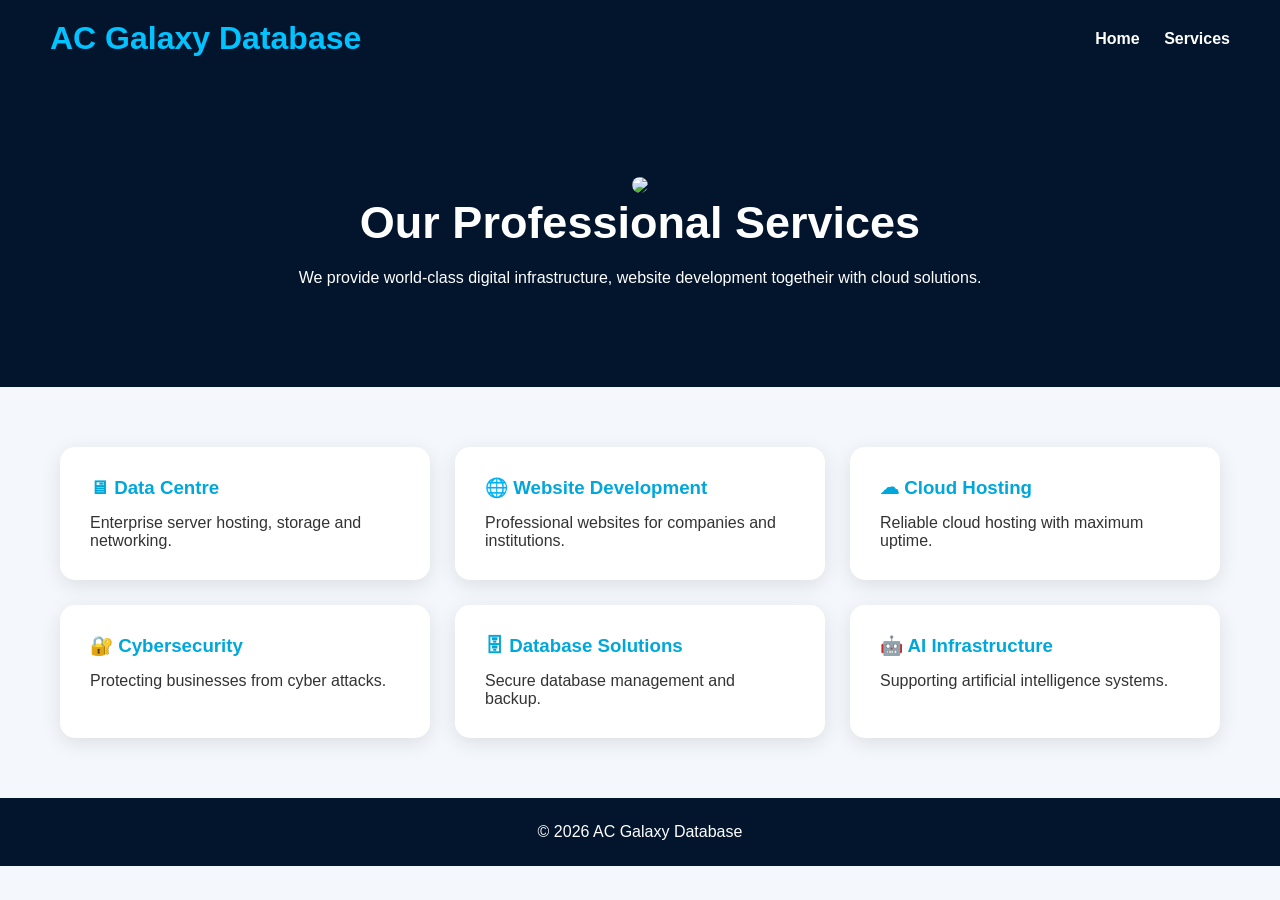
==== services.html @ 3d181ce4 "Add files via upload" ====
<!DOCTYPE html>
<html lang="en">
<head>
<meta charset="UTF-8">
<meta name="viewport" content="width=device-width, initial-scale=1.0">
<title>AC Galaxy Database | Services</title>

<link rel="stylesheet" href="services.css">

</head>

<body>

<header>

<h1>AC Galaxy Database</h1>

<nav>

<a href="index.html">Home</a>

<a href="services.html">Services</a>

</nav>

</header>

<section class="hero">

<div style="text-align:center;">

<img src="images/technology2.jpg"
style="width:100%; max-width:700px; height:atuo; object-fit:cover; border-radius:30px;">

</div>

<h2>Our Professional Services</h2>

<p>

We provide world-class digital infrastructure,
website development togetheir with cloud solutions.

</p>

</section>

<section class="services">

<div class="service-card">

<h3>🖥 Data Centre</h3>

<p>

Enterprise server hosting, storage and networking.

</p>

</div>

<div class="service-card">

<h3>🌐 Website Development</h3>

<p>

Professional websites for companies and institutions.

</p>

</div>

<div class="service-card">

<h3>☁ Cloud Hosting</h3>

<p>

Reliable cloud hosting with maximum uptime.

</p>

</div>

<div class="service-card">

<h3>🔐 Cybersecurity</h3>

<p>

Protecting businesses from cyber attacks.

</p>

</div>

<div class="service-card">

<h3>🗄 Database Solutions</h3>

<p>

Secure database management and backup.

</p>

</div>

<div class="service-card">

<h3>🤖 AI Infrastructure</h3>

<p>

Supporting artificial intelligence systems.

</p>

</div>

</section>

<footer>

<p>© 2026 AC Galaxy Database</p>

</footer>

</body>

</html>
---- services.css ----
*{
margin:0;
padding:0;
box-sizing:border-box;
}

body{
font-family:Arial,sans-serif;
background:#f4f7fb;
color:#333;
}

/* HEADER */

header{

background:#02152d;
padding:20px 50px;
display:flex;
justify-content:space-between;
align-items:center;

}

header h1{

color:#00c3ff;

}

nav a{

color:white;
text-decoration:none;
margin-left:20px;
font-weight:bold;

}

nav a:hover{

color:#00c3ff;

}

/* HERO */

.hero{

background:#02152d;
color:white;
padding:100px 20px;
text-align:center;

}

.hero h2{

font-size:45px;
margin-bottom:20px;

}

/* SERVICES */

.services{

padding:60px;
display:grid;
grid-template-columns:repeat(auto-fit,minmax(280px,1fr));
gap:25px;

}

.service-card{

background:white;
padding:30px;
border-radius:15px;
box-shadow:0 5px 20px rgba(0,0,0,.1);
transition:.3s;

}

.service-card:hover{

transform:translateY(-10px);

}

.service-card h3{

color:#00a7db;
margin-bottom:15px;

}

/* FOOTER */

footer{

background:#02152d;
color:white;
padding:25px;
text-align:center;

}

/* MOBILE */

@media(max-width:768px){

header{

flex-direction:column;

}

nav{

margin-top:15px;

}

nav a{

display:block;
margin:10px 0;

}

.hero h2{

font-size:32px;

}

.services{

padding:25px;

}

}
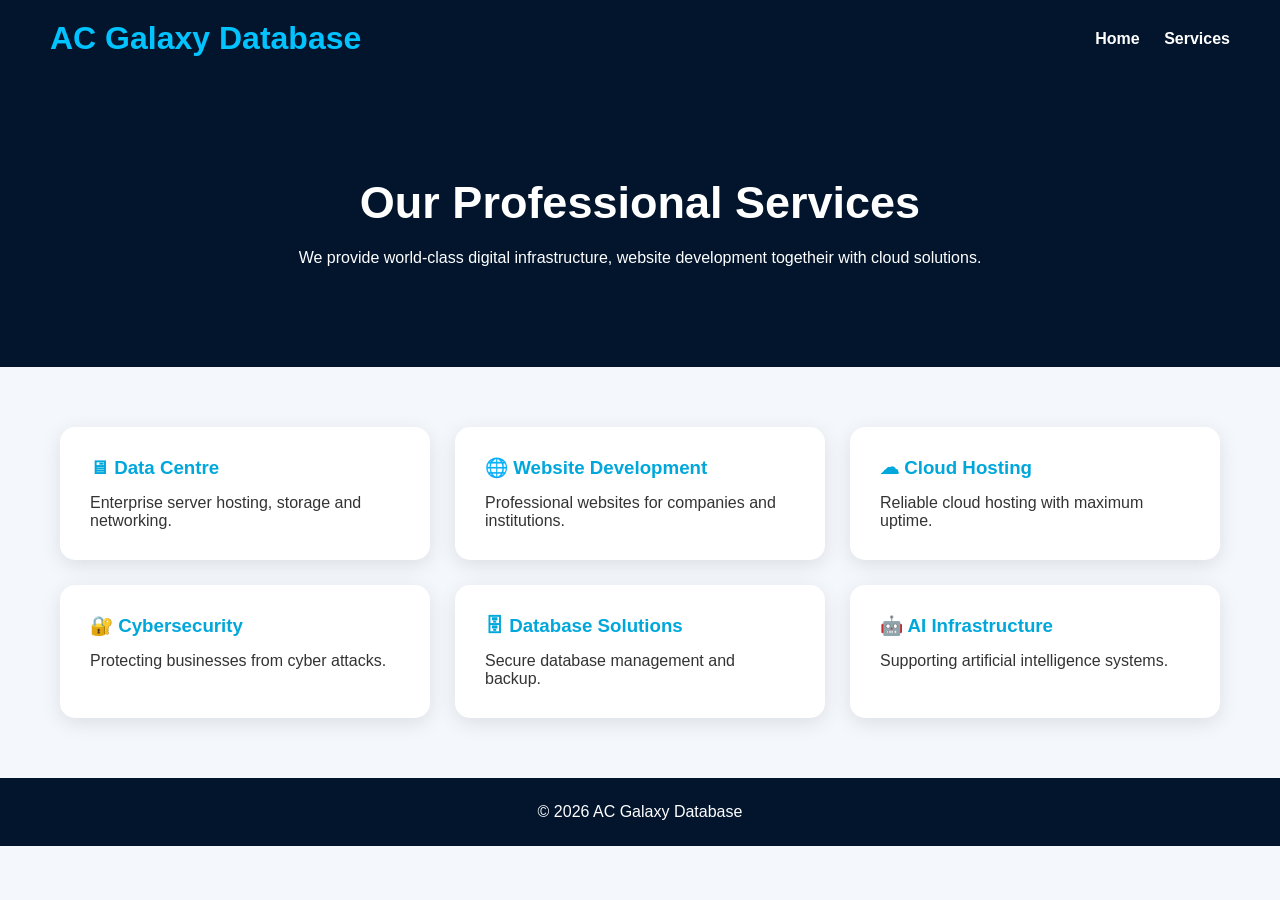
==== commit 24bfef59: "Update services.html" ====
--- a/services.html
+++ b/services.html
@@ -28,9 +28,6 @@
 <section class="hero">
 
 <div style="text-align:center;">
-
-<img src="images/technology2.jpg"
-style="width:100%; max-width:700px; height:atuo; object-fit:cover; border-radius:30px;">
 
 </div>
 
@@ -129,4 +126,4 @@
 
 </body>
 
-</html>+</html>
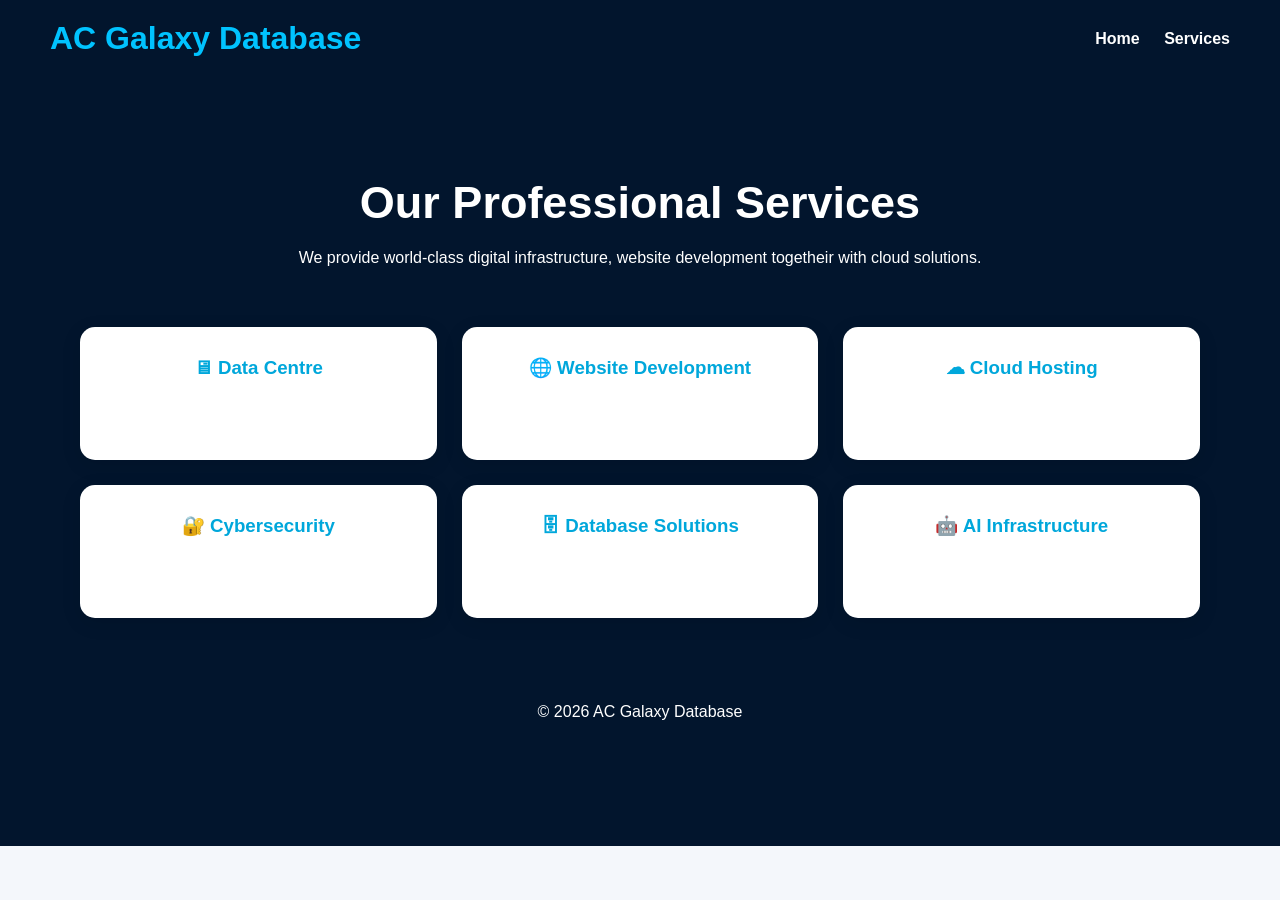
==== commit a637f79a: "Update services.html" ====
--- a/services.html
+++ b/services.html
@@ -39,8 +39,6 @@
 website development togetheir with cloud solutions.
 
 </p>
-
-</section>
 
 <section class="services">
 
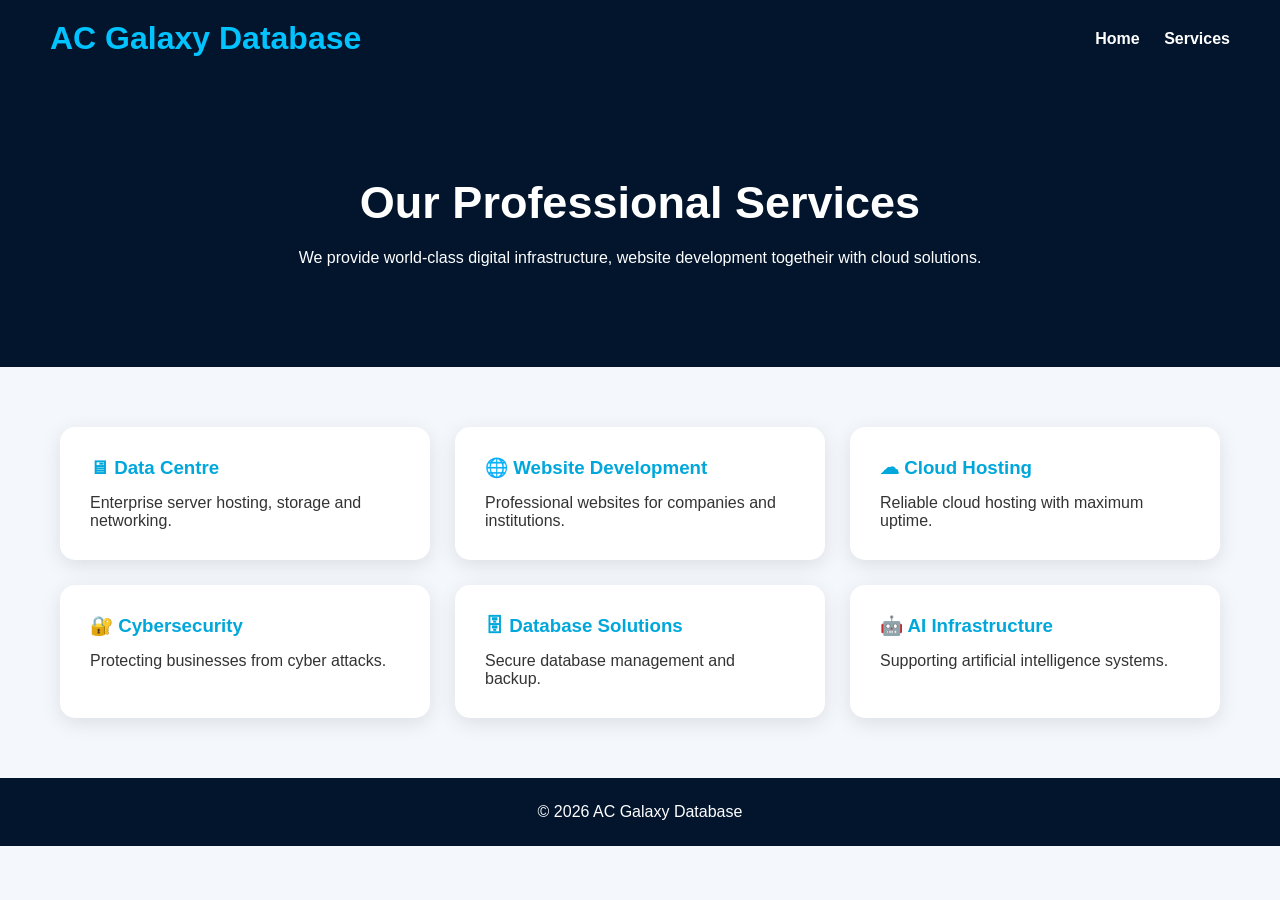
==== commit 06c5a187: "Update services.html" ====
--- a/services.html
+++ b/services.html
@@ -39,6 +39,8 @@
 website development togetheir with cloud solutions.
 
 </p>
+
+</section>
 
 <section class="services">
 
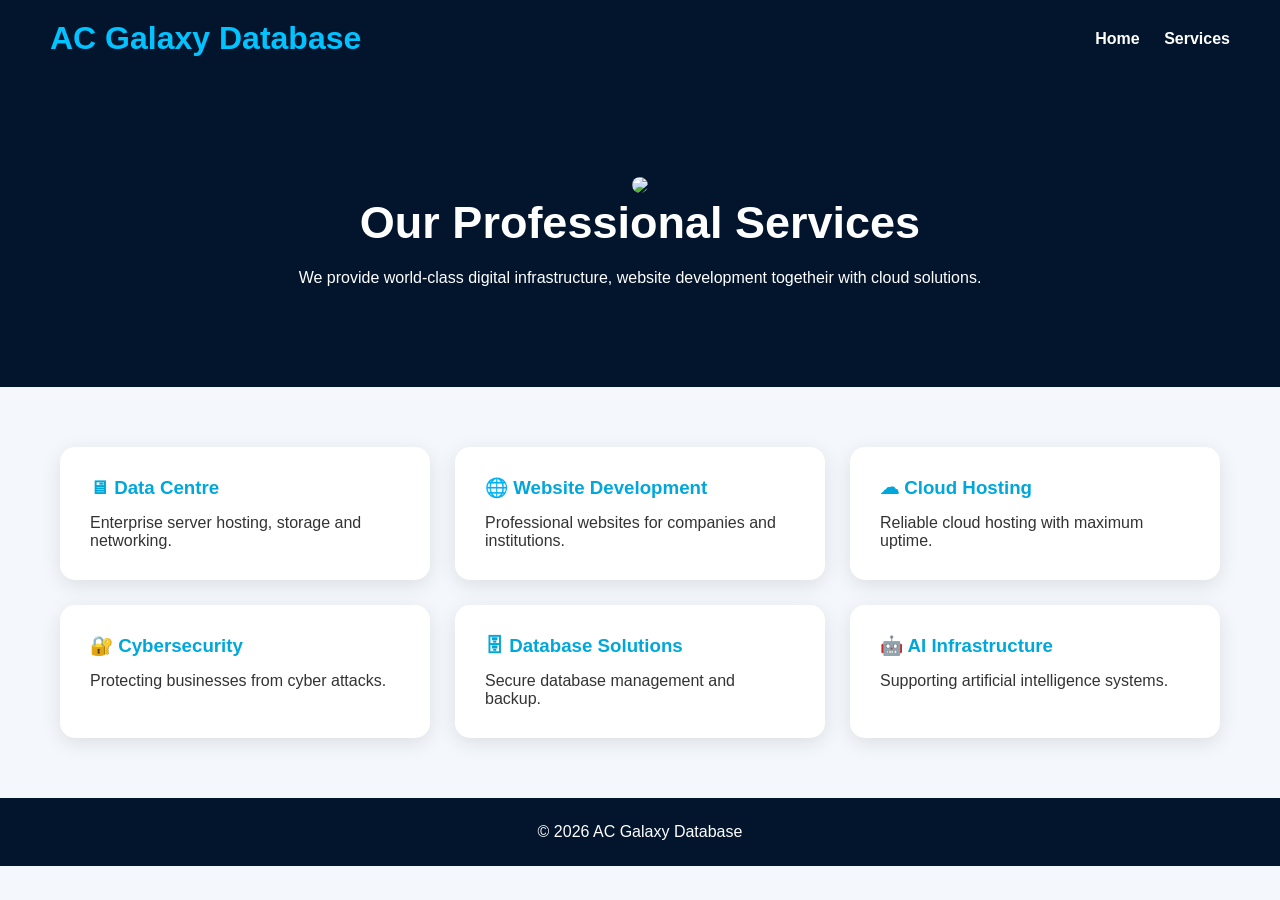
==== commit f61907e1: "Update services.html" ====
--- a/services.html
+++ b/services.html
@@ -28,6 +28,9 @@
 <section class="hero">
 
 <div style="text-align:center;">
+
+<img src="#"
+style="width:100%; max-width:700px; height:atuo; object-fit:cover; border-radius:30px;">
 
 </div>
 
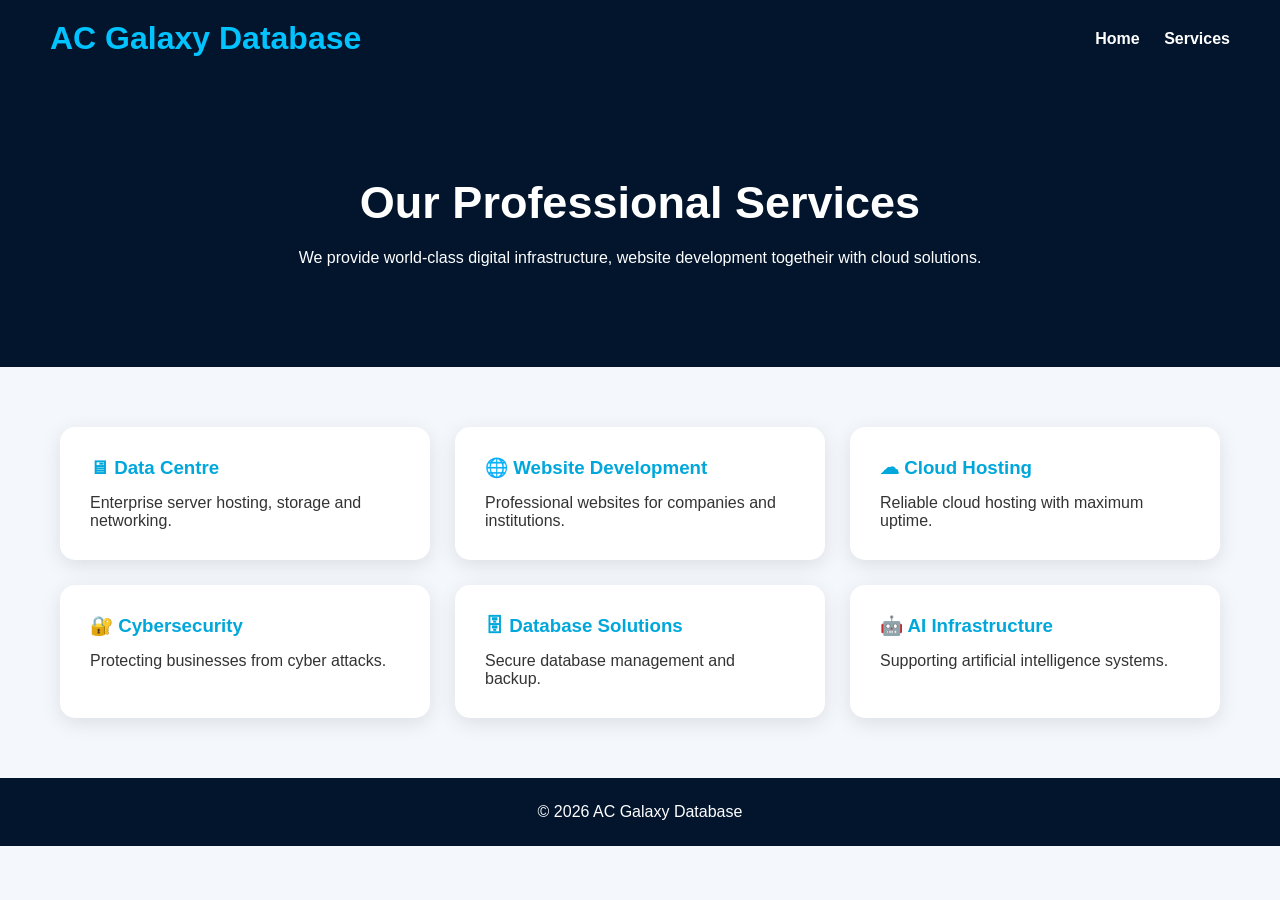
==== commit f291239f: "Add files via upload" ====
--- a/services.html
+++ b/services.html
@@ -26,13 +26,6 @@
 </header>
 
 <section class="hero">
-
-<div style="text-align:center;">
-
-<img src="#"
-style="width:100%; max-width:700px; height:atuo; object-fit:cover; border-radius:30px;">
-
-</div>
 
 <h2>Our Professional Services</h2>
 
@@ -129,4 +122,4 @@
 
 </body>
 
-</html>
+</html>
